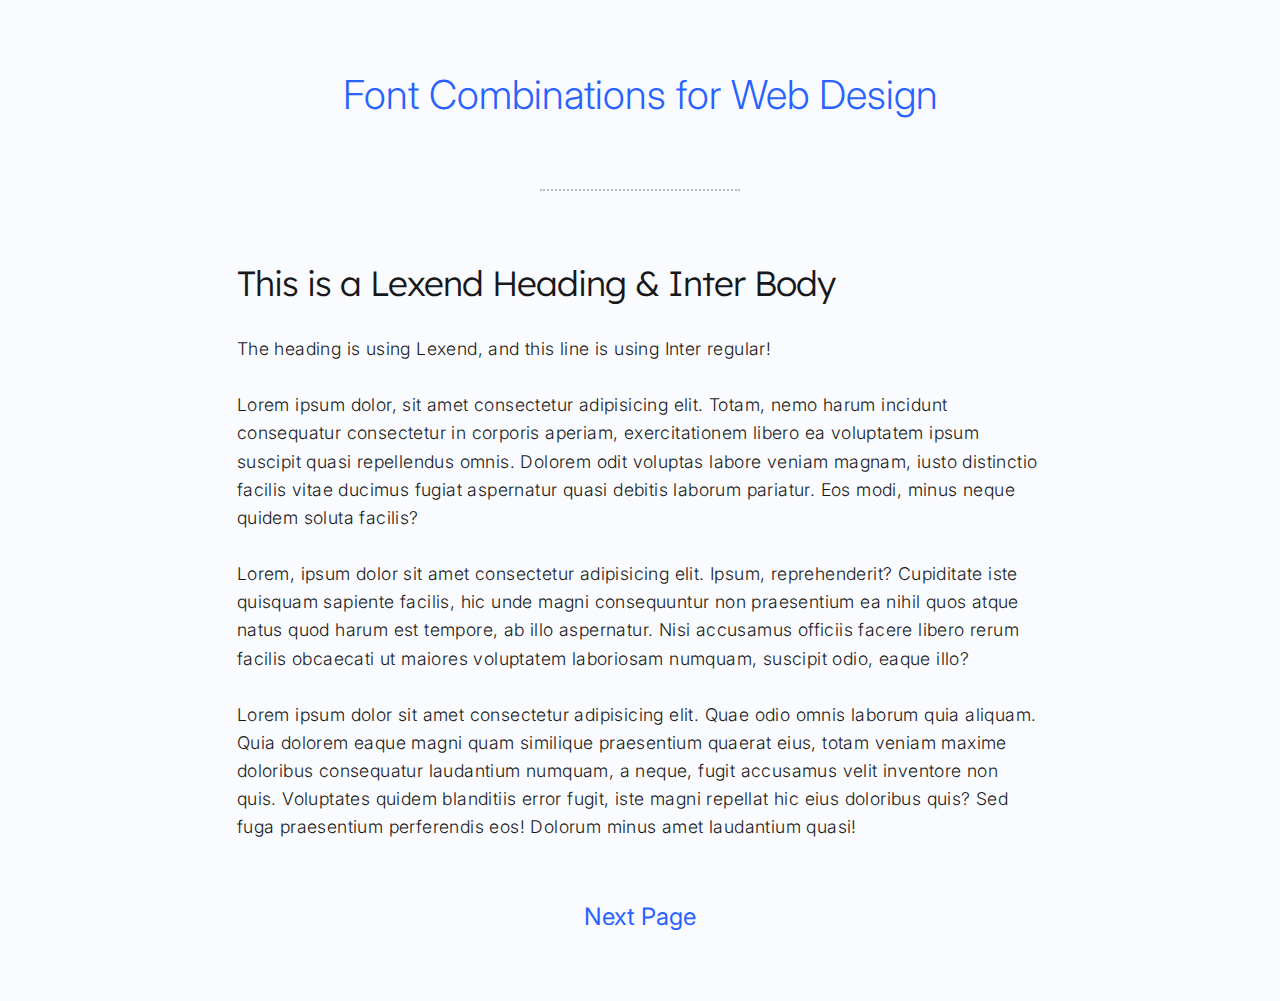
==== index.html @ fe6d62ca "Add files via upload" ====
<!DOCTYPE html>
<html lang="en">
   <head>
      <meta charset="UTF-8">
      <meta name="viewport" content="width=device-width, initial-scale=1.0">
      <title>Font Combo</title>
      <link rel="stylesheet" href="styles.css">

   </head>
   <body>
      <div class="container">
         <h1>Font Combinations for Web Design</h1>
         <hr>

         <div>
            <h2 class="font1-head">This is a Lexend Heading & Inter Body</h2>
            <p class="font1-body">The heading is using Lexend, and this line is using Inter regular! <br><br>Lorem ipsum dolor, sit amet consectetur adipisicing elit. Totam, nemo harum incidunt consequatur consectetur in corporis aperiam, exercitationem libero ea voluptatem ipsum suscipit quasi repellendus omnis. Dolorem odit voluptas labore veniam magnam, iusto distinctio facilis vitae ducimus fugiat aspernatur quasi debitis laborum pariatur. Eos modi, minus neque quidem soluta facilis? <br><br>Lorem, ipsum dolor sit amet consectetur adipisicing elit. Ipsum, reprehenderit? Cupiditate iste quisquam sapiente facilis, hic unde magni consequuntur non praesentium ea nihil quos atque natus quod harum est tempore, ab illo aspernatur. Nisi accusamus officiis facere libero rerum facilis obcaecati ut maiores voluptatem laboriosam numquam, suscipit odio, eaque illo? <br><br>Lorem ipsum dolor sit amet consectetur adipisicing elit. Quae odio omnis laborum quia aliquam. Quia dolorem eaque magni quam similique praesentium quaerat eius, totam veniam maxime doloribus consequatur laudantium numquam, a neque, fugit accusamus velit inventore non quis. Voluptates quidem blanditiis error fugit, iste magni repellat hic eius doloribus quis? Sed fuga praesentium perferendis eos! Dolorum minus amet laudantium quasi!</p>
         </div>

         <div class="links">
            <a href="index-2.html">Next Page</a>
         </div>
      </div>
   </body>
</html>
---- styles.css ----
@import url('https://fonts.googleapis.com/css2?family=Inter:ital,opsz,wght@0,14..32,100..900;1,14..32,100..900&family=Lexend:wght@100..900&display=swap');

* {
   margin: 0 auto;
   padding: 0;
   background-color: #f9fbfe;
}

.container {
   color: #18181a;
   display: flex;
   flex-direction: column;
   width: 90%;
   height: 100%;
   padding: 70px 0;
   text-align: left;
}

.container > div {width: 70%;}

hr {
   border: none;
   border-top: 2px dotted #b6b8b9;
   width: 200px;
   margin: 70px auto;
}

h1 {
   font-family: "Inter";
   font-size: 2.5rem;
   font-weight: 300;
   text-underline-offset: 14px;
   color: #2962ff;
}

h2 {
   margin-bottom: 30px;
   font-size: 35px;
   font-weight: 300;
   letter-spacing: -1px;
}

p {
   font-size: 1.1rem;
   font-weight: 300;
   letter-spacing: 0.4px;
   line-height: 1.6;
}

.links {
   display: flex;
   justify-content: center;
   max-width: 50%;
}
a {
   text-decoration: none;
   font-family: "Inter";
   font-size: 1.5rem;
   color: #2962ff;
   margin-top: 60px;
}
a:hover {color: #4f4f52;}

.font1-head {font-family: "Lexend";}
.font1-body {font-family: "Inter";}

@media (max-width: 800px) {
   .container {font-size: 1.4rem;}
   h1 {
      font-size: 1.6em; 
      text-align: center;
   }
   .container > div {width: 80%;}
}
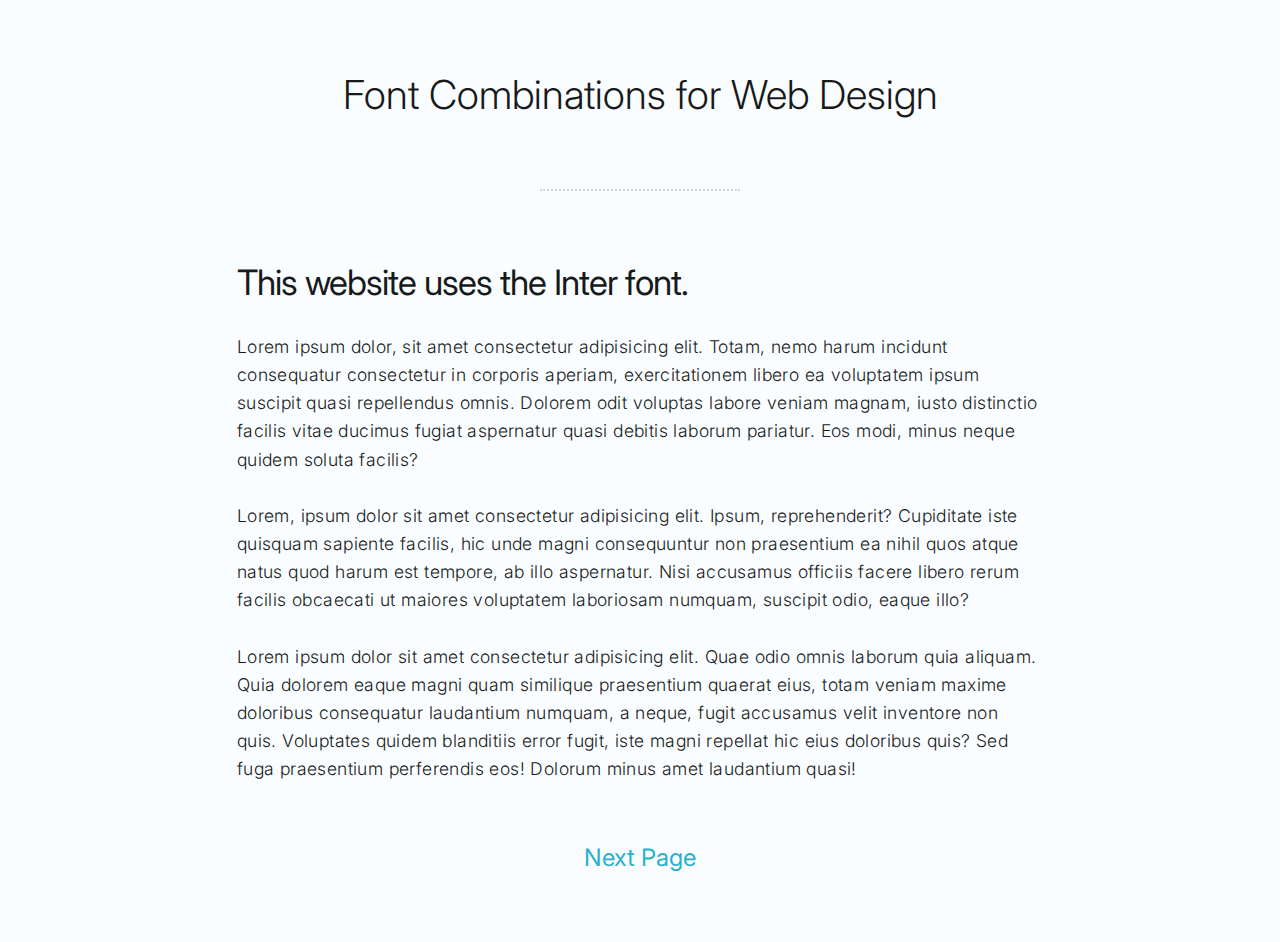
==== commit d7a0d98a: "Add files via upload" ====
--- a/index.html
+++ b/index.html
@@ -13,8 +13,8 @@
          <hr>
 
          <div>
-            <h2 class="font1-head">This is a Lexend Heading & Inter Body</h2>
-            <p class="font1-body">The heading is using Lexend, and this line is using Inter regular! <br><br>Lorem ipsum dolor, sit amet consectetur adipisicing elit. Totam, nemo harum incidunt consequatur consectetur in corporis aperiam, exercitationem libero ea voluptatem ipsum suscipit quasi repellendus omnis. Dolorem odit voluptas labore veniam magnam, iusto distinctio facilis vitae ducimus fugiat aspernatur quasi debitis laborum pariatur. Eos modi, minus neque quidem soluta facilis? <br><br>Lorem, ipsum dolor sit amet consectetur adipisicing elit. Ipsum, reprehenderit? Cupiditate iste quisquam sapiente facilis, hic unde magni consequuntur non praesentium ea nihil quos atque natus quod harum est tempore, ab illo aspernatur. Nisi accusamus officiis facere libero rerum facilis obcaecati ut maiores voluptatem laboriosam numquam, suscipit odio, eaque illo? <br><br>Lorem ipsum dolor sit amet consectetur adipisicing elit. Quae odio omnis laborum quia aliquam. Quia dolorem eaque magni quam similique praesentium quaerat eius, totam veniam maxime doloribus consequatur laudantium numquam, a neque, fugit accusamus velit inventore non quis. Voluptates quidem blanditiis error fugit, iste magni repellat hic eius doloribus quis? Sed fuga praesentium perferendis eos! Dolorum minus amet laudantium quasi!</p>
+            <h2>This website uses the Inter font.</h2>
+            <p>Lorem ipsum dolor, sit amet consectetur adipisicing elit. Totam, nemo harum incidunt consequatur consectetur in corporis aperiam, exercitationem libero ea voluptatem ipsum suscipit quasi repellendus omnis. Dolorem odit voluptas labore veniam magnam, iusto distinctio facilis vitae ducimus fugiat aspernatur quasi debitis laborum pariatur. Eos modi, minus neque quidem soluta facilis? <br><br>Lorem, ipsum dolor sit amet consectetur adipisicing elit. Ipsum, reprehenderit? Cupiditate iste quisquam sapiente facilis, hic unde magni consequuntur non praesentium ea nihil quos atque natus quod harum est tempore, ab illo aspernatur. Nisi accusamus officiis facere libero rerum facilis obcaecati ut maiores voluptatem laboriosam numquam, suscipit odio, eaque illo? <br><br>Lorem ipsum dolor sit amet consectetur adipisicing elit. Quae odio omnis laborum quia aliquam. Quia dolorem eaque magni quam similique praesentium quaerat eius, totam veniam maxime doloribus consequatur laudantium numquam, a neque, fugit accusamus velit inventore non quis. Voluptates quidem blanditiis error fugit, iste magni repellat hic eius doloribus quis? Sed fuga praesentium perferendis eos! Dolorum minus amet laudantium quasi!</p>
          </div>
 
          <div class="links">
--- a/styles.css
+++ b/styles.css
@@ -1,42 +1,41 @@
-@import url('https://fonts.googleapis.com/css2?family=Inter:ital,opsz,wght@0,14..32,100..900;1,14..32,100..900&family=Lexend:wght@100..900&display=swap');
+@import url('https://fonts.googleapis.com/css2?family=Inter:ital,opsz,wght@0,14..32,100..900;1,14..32,100..900&display=swap');
 
 * {
    margin: 0 auto;
    padding: 0;
-   background-color: #f9fbfe;
+   background-color: #fafdff;
 }
 
 .container {
-   color: #18181a;
+   color: #17191a;
    display: flex;
    flex-direction: column;
    width: 90%;
    height: 100%;
    padding: 70px 0;
    text-align: left;
+   font-family: "Inter", sans-serif;
 }
 
 .container > div {width: 70%;}
 
 hr {
    border: none;
-   border-top: 2px dotted #b6b8b9;
+   border-top: 2px dotted #d4d7d9;
    width: 200px;
    margin: 70px auto;
 }
 
 h1 {
-   font-family: "Inter";
    font-size: 2.5rem;
    font-weight: 300;
    text-underline-offset: 14px;
-   color: #2962ff;
 }
 
 h2 {
    margin-bottom: 30px;
    font-size: 35px;
-   font-weight: 300;
+   font-weight: 400;
    letter-spacing: -1px;
 }
 
@@ -54,15 +53,11 @@
 }
 a {
    text-decoration: none;
-   font-family: "Inter";
    font-size: 1.5rem;
-   color: #2962ff;
+   color: #28B1CC;
    margin-top: 60px;
 }
-a:hover {color: #4f4f52;}
-
-.font1-head {font-family: "Lexend";}
-.font1-body {font-family: "Inter";}
+a:hover {color: #0f8299;}
 
 @media (max-width: 800px) {
    .container {font-size: 1.4rem;}
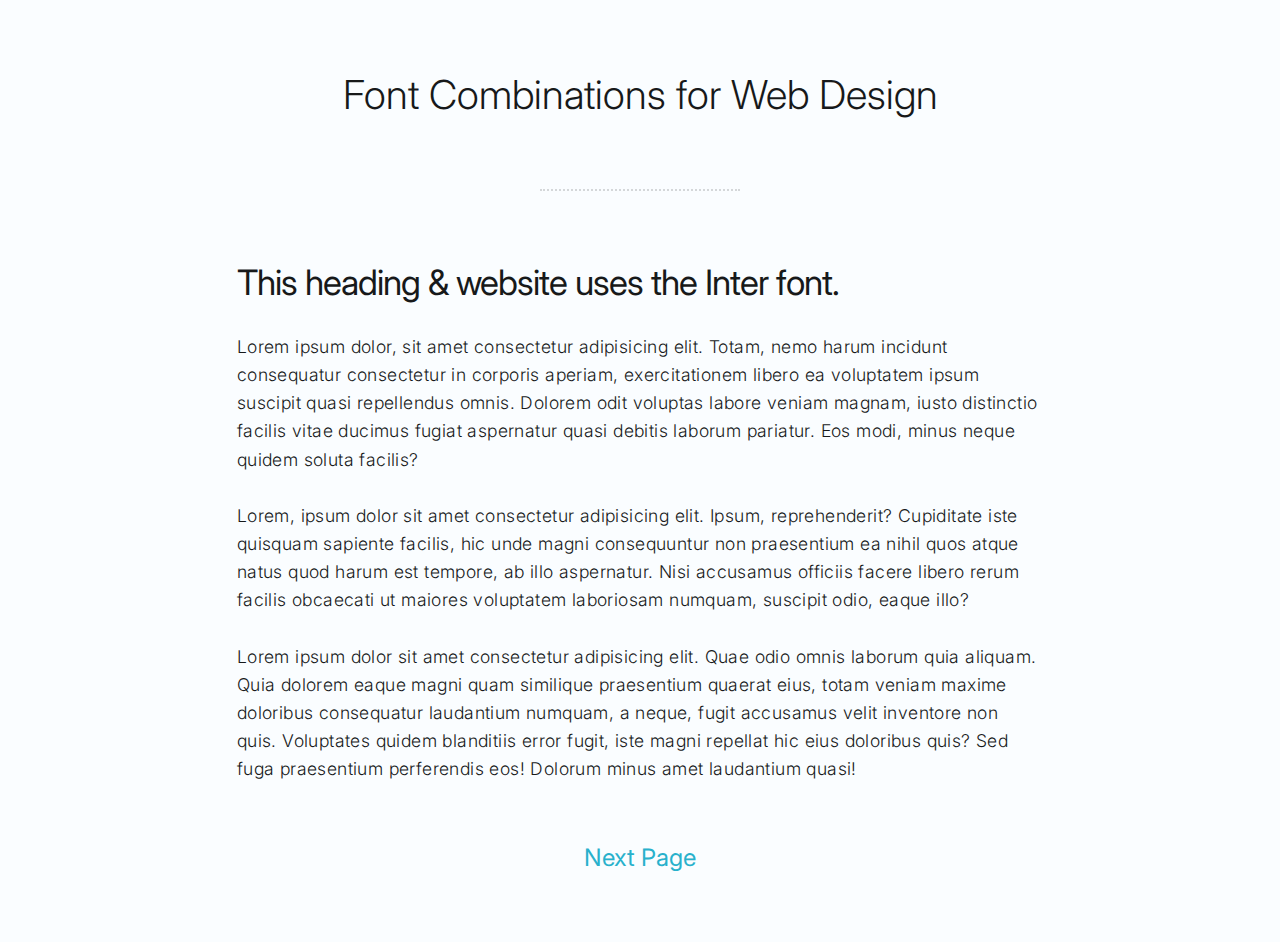
==== commit 339fb333: "Add files via upload" ====
--- a/index.html
+++ b/index.html
@@ -13,7 +13,7 @@
          <hr>
 
          <div>
-            <h2>This website uses the Inter font.</h2>
+            <h2>This heading & website uses the Inter font.</h2>
             <p>Lorem ipsum dolor, sit amet consectetur adipisicing elit. Totam, nemo harum incidunt consequatur consectetur in corporis aperiam, exercitationem libero ea voluptatem ipsum suscipit quasi repellendus omnis. Dolorem odit voluptas labore veniam magnam, iusto distinctio facilis vitae ducimus fugiat aspernatur quasi debitis laborum pariatur. Eos modi, minus neque quidem soluta facilis? <br><br>Lorem, ipsum dolor sit amet consectetur adipisicing elit. Ipsum, reprehenderit? Cupiditate iste quisquam sapiente facilis, hic unde magni consequuntur non praesentium ea nihil quos atque natus quod harum est tempore, ab illo aspernatur. Nisi accusamus officiis facere libero rerum facilis obcaecati ut maiores voluptatem laboriosam numquam, suscipit odio, eaque illo? <br><br>Lorem ipsum dolor sit amet consectetur adipisicing elit. Quae odio omnis laborum quia aliquam. Quia dolorem eaque magni quam similique praesentium quaerat eius, totam veniam maxime doloribus consequatur laudantium numquam, a neque, fugit accusamus velit inventore non quis. Voluptates quidem blanditiis error fugit, iste magni repellat hic eius doloribus quis? Sed fuga praesentium perferendis eos! Dolorum minus amet laudantium quasi!</p>
          </div>
 
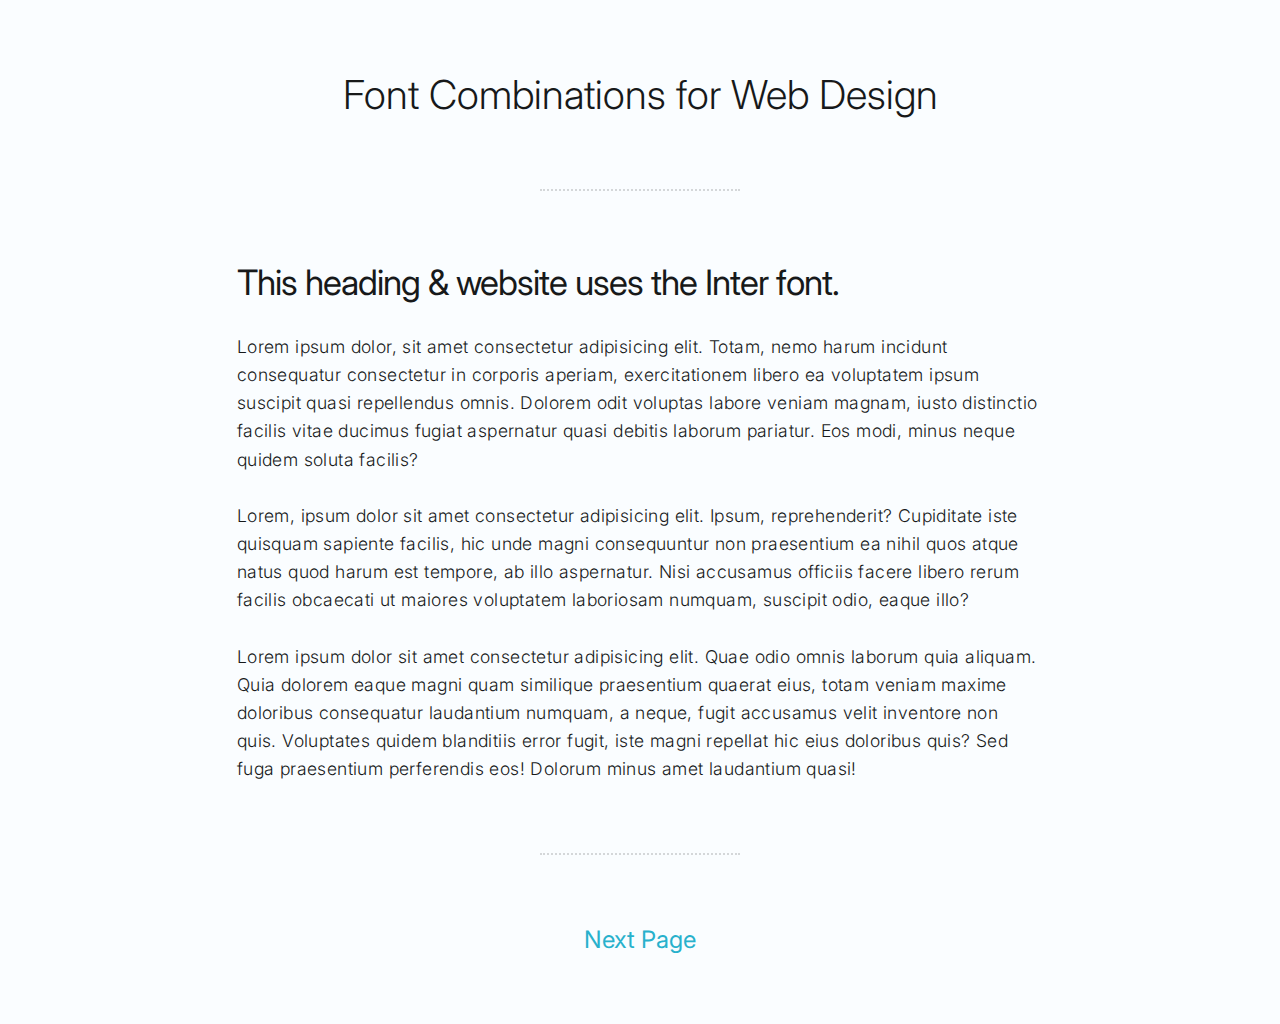
==== commit ec385555: "Add files via upload" ====
--- a/index.html
+++ b/index.html
@@ -11,12 +11,11 @@
       <div class="container">
          <h1>Font Combinations for Web Design</h1>
          <hr>
-
          <div>
             <h2>This heading & website uses the Inter font.</h2>
             <p>Lorem ipsum dolor, sit amet consectetur adipisicing elit. Totam, nemo harum incidunt consequatur consectetur in corporis aperiam, exercitationem libero ea voluptatem ipsum suscipit quasi repellendus omnis. Dolorem odit voluptas labore veniam magnam, iusto distinctio facilis vitae ducimus fugiat aspernatur quasi debitis laborum pariatur. Eos modi, minus neque quidem soluta facilis? <br><br>Lorem, ipsum dolor sit amet consectetur adipisicing elit. Ipsum, reprehenderit? Cupiditate iste quisquam sapiente facilis, hic unde magni consequuntur non praesentium ea nihil quos atque natus quod harum est tempore, ab illo aspernatur. Nisi accusamus officiis facere libero rerum facilis obcaecati ut maiores voluptatem laboriosam numquam, suscipit odio, eaque illo? <br><br>Lorem ipsum dolor sit amet consectetur adipisicing elit. Quae odio omnis laborum quia aliquam. Quia dolorem eaque magni quam similique praesentium quaerat eius, totam veniam maxime doloribus consequatur laudantium numquam, a neque, fugit accusamus velit inventore non quis. Voluptates quidem blanditiis error fugit, iste magni repellat hic eius doloribus quis? Sed fuga praesentium perferendis eos! Dolorum minus amet laudantium quasi!</p>
          </div>
-
+         <hr>
          <div class="links">
             <a href="index-2.html">Next Page</a>
          </div>
--- a/styles.css
+++ b/styles.css
@@ -55,7 +55,6 @@
    text-decoration: none;
    font-size: 1.5rem;
    color: #28B1CC;
-   margin-top: 60px;
 }
 a:hover {color: #0f8299;}
 
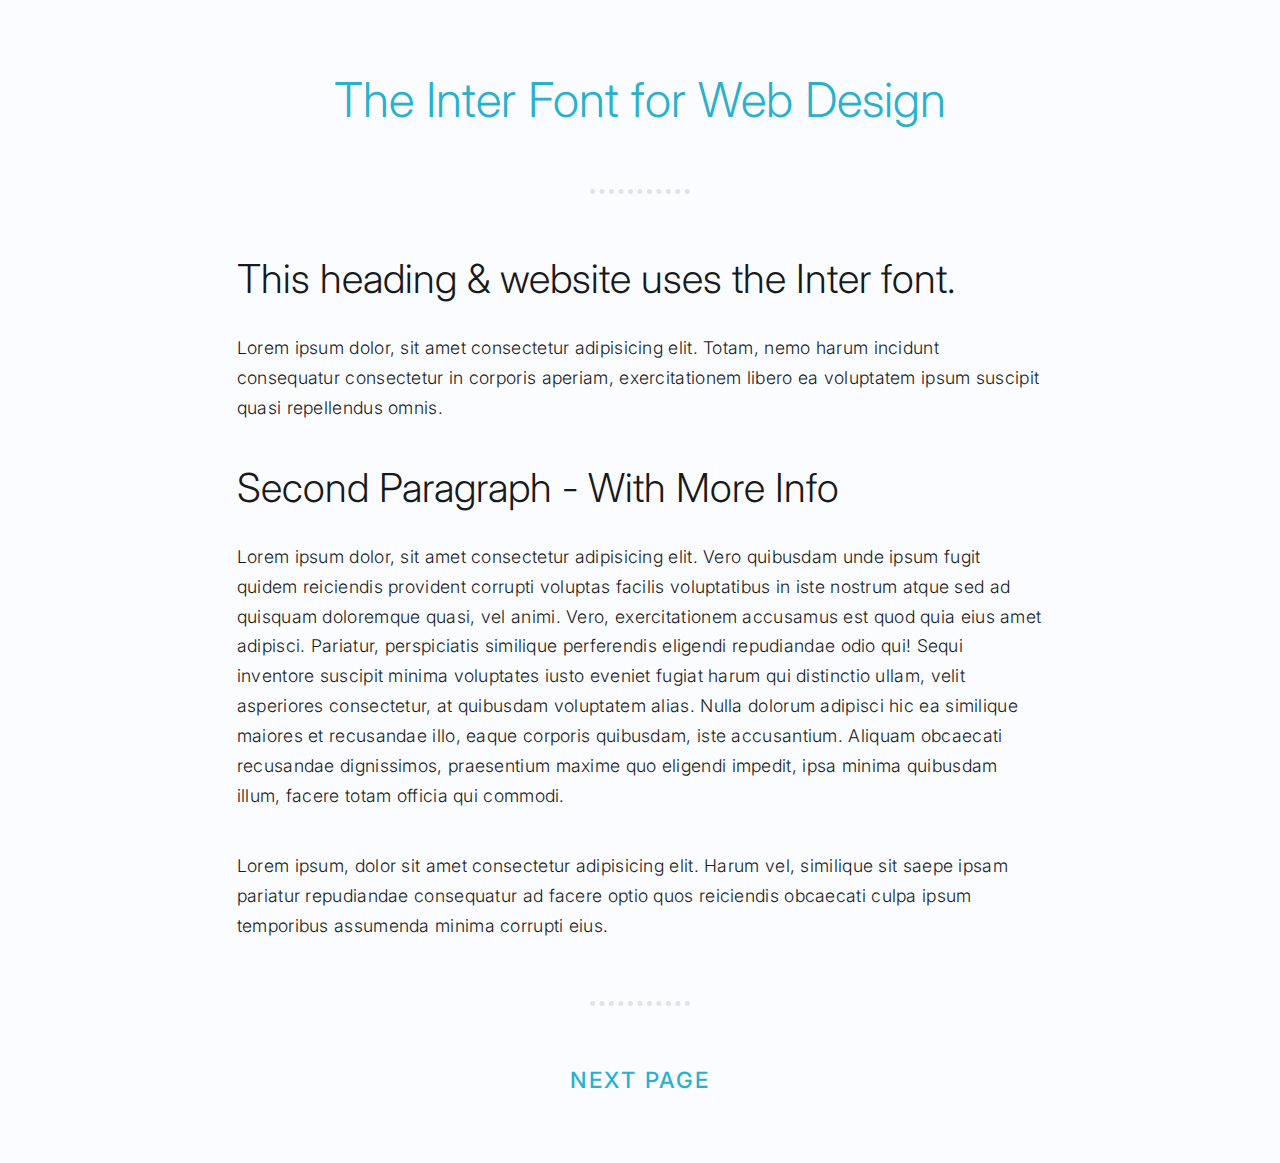
==== commit 211d5be1: "Add files via upload" ====
--- a/index.html
+++ b/index.html
@@ -9,11 +9,16 @@
    </head>
    <body>
       <div class="container">
-         <h1>Font Combinations for Web Design</h1>
+         <h1>The Inter Font for Web Design</h1>
          <hr>
          <div>
             <h2>This heading & website uses the Inter font.</h2>
-            <p>Lorem ipsum dolor, sit amet consectetur adipisicing elit. Totam, nemo harum incidunt consequatur consectetur in corporis aperiam, exercitationem libero ea voluptatem ipsum suscipit quasi repellendus omnis. Dolorem odit voluptas labore veniam magnam, iusto distinctio facilis vitae ducimus fugiat aspernatur quasi debitis laborum pariatur. Eos modi, minus neque quidem soluta facilis? <br><br>Lorem, ipsum dolor sit amet consectetur adipisicing elit. Ipsum, reprehenderit? Cupiditate iste quisquam sapiente facilis, hic unde magni consequuntur non praesentium ea nihil quos atque natus quod harum est tempore, ab illo aspernatur. Nisi accusamus officiis facere libero rerum facilis obcaecati ut maiores voluptatem laboriosam numquam, suscipit odio, eaque illo? <br><br>Lorem ipsum dolor sit amet consectetur adipisicing elit. Quae odio omnis laborum quia aliquam. Quia dolorem eaque magni quam similique praesentium quaerat eius, totam veniam maxime doloribus consequatur laudantium numquam, a neque, fugit accusamus velit inventore non quis. Voluptates quidem blanditiis error fugit, iste magni repellat hic eius doloribus quis? Sed fuga praesentium perferendis eos! Dolorum minus amet laudantium quasi!</p>
+            <p>Lorem ipsum dolor, sit amet consectetur adipisicing elit. Totam, nemo harum incidunt consequatur consectetur in corporis aperiam, exercitationem libero ea voluptatem ipsum suscipit quasi repellendus omnis.</p>               
+            <br><br>
+            <h2>Second Paragraph - With More Info</h2>
+            <p>Lorem ipsum dolor, sit amet consectetur adipisicing elit. Vero quibusdam unde ipsum fugit quidem reiciendis provident corrupti voluptas facilis voluptatibus in iste nostrum atque sed ad quisquam doloremque quasi, vel animi. Vero, exercitationem accusamus est quod quia eius amet adipisci. Pariatur, perspiciatis similique perferendis eligendi repudiandae odio qui! Sequi inventore suscipit minima voluptates iusto eveniet fugiat harum qui distinctio ullam, velit asperiores consectetur, at quibusdam voluptatem alias. Nulla dolorum adipisci hic ea similique maiores et recusandae illo, eaque corporis quibusdam, iste accusantium. Aliquam obcaecati recusandae dignissimos, praesentium maxime quo eligendi impedit, ipsa minima quibusdam illum, facere totam officia qui commodi.</p>
+            <br><br>
+            <p>Lorem ipsum, dolor sit amet consectetur adipisicing elit. Harum vel, similique sit saepe ipsam pariatur repudiandae consequatur ad facere optio quos reiciendis obcaecati culpa ipsum temporibus assumenda minima corrupti eius.</p>
          </div>
          <hr>
          <div class="links">
--- a/styles.css
+++ b/styles.css
@@ -3,16 +3,16 @@
 * {
    margin: 0 auto;
    padding: 0;
-   background-color: #fafdff;
+   background-color: #FAFCFF;
 }
 
 .container {
-   color: #17191a;
+   color: #18191A;
    display: flex;
    flex-direction: column;
    width: 90%;
    height: 100%;
-   padding: 70px 0;
+   margin: 70px auto;
    text-align: left;
    font-family: "Inter", sans-serif;
 }
@@ -21,29 +21,29 @@
 
 hr {
    border: none;
-   border-top: 2px dotted #d4d7d9;
-   width: 200px;
-   margin: 70px auto;
+   border-top: 5px dotted #E1E3E6;
+   width: 100px;
+   margin: 60px auto;
 }
 
 h1 {
-   font-size: 2.5rem;
+   font-size: 3rem;
    font-weight: 300;
    text-underline-offset: 14px;
+   color: #28b1cc;
 }
 
 h2 {
+   font-size: 2.5rem;
+   font-weight: 300;
    margin-bottom: 30px;
-   font-size: 35px;
-   font-weight: 400;
-   letter-spacing: -1px;
 }
 
 p {
    font-size: 1.1rem;
    font-weight: 300;
-   letter-spacing: 0.4px;
-   line-height: 1.6;
+   letter-spacing: 0.3px;
+   line-height: 1.7;
 }
 
 .links {
@@ -53,16 +53,21 @@
 }
 a {
    text-decoration: none;
-   font-size: 1.5rem;
-   color: #28B1CC;
+   text-transform: uppercase;
+   letter-spacing: 2px;
+   font-size: 1.4rem;
+   font-weight: 500;
+   color: #28b1cc;
 }
-a:hover {color: #0f8299;}
+a:hover {color: #288A9E;}
 
-@media (max-width: 800px) {
-   .container {font-size: 1.4rem;}
+@media (max-width: 720px) {
    h1 {
-      font-size: 1.6em; 
+      font-size: 2.5rem; 
       text-align: center;
    }
-   .container > div {width: 80%;}
+   h2 {font-size: 2.2rem;}
+   p {font-size: 1rem;}
+   a {font-size: 1.2rem;}
+   .container > div {width: 85%;}
 }
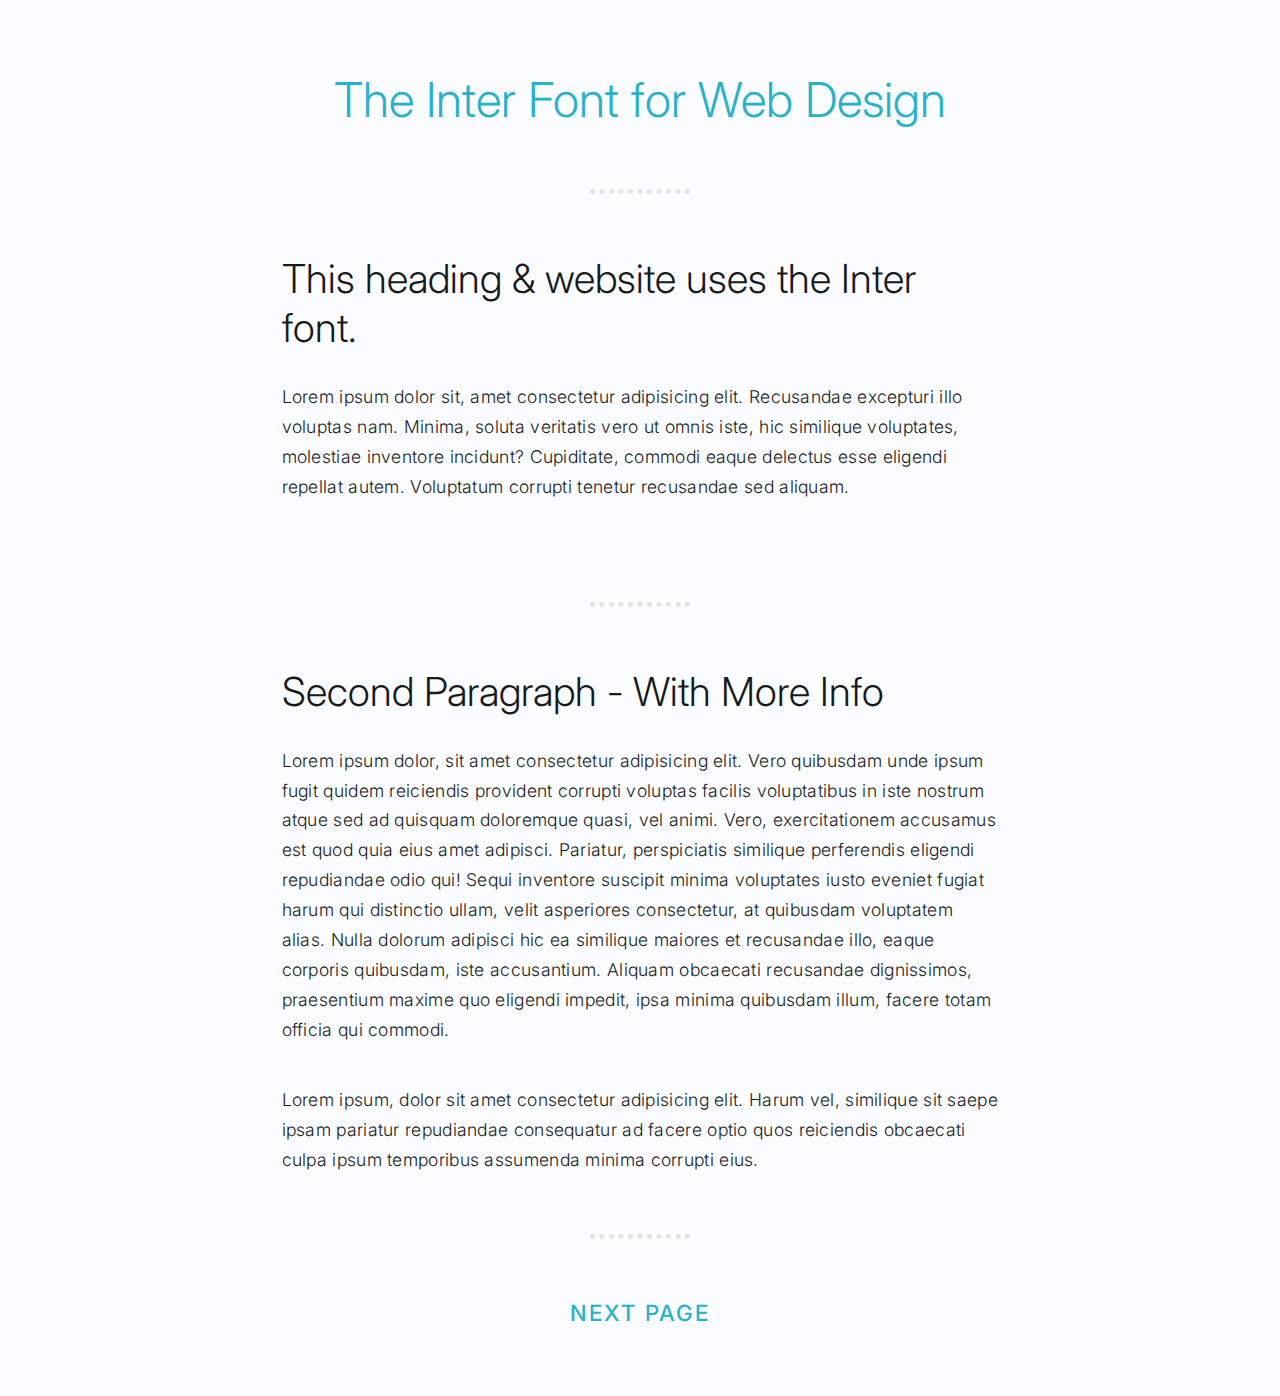
==== commit db33cb4c: "Add files via upload" ====
--- a/index.html
+++ b/index.html
@@ -13,8 +13,8 @@
          <hr>
          <div>
             <h2>This heading & website uses the Inter font.</h2>
-            <p>Lorem ipsum dolor, sit amet consectetur adipisicing elit. Totam, nemo harum incidunt consequatur consectetur in corporis aperiam, exercitationem libero ea voluptatem ipsum suscipit quasi repellendus omnis.</p>               
-            <br><br>
+            <p>Lorem ipsum dolor sit, amet consectetur adipisicing elit. Recusandae excepturi illo voluptas nam. Minima, soluta veritatis vero ut omnis iste, hic similique voluptates, molestiae inventore incidunt? Cupiditate, commodi eaque delectus esse eligendi repellat autem. Voluptatum corrupti tenetur recusandae sed aliquam.</p><br><br>
+            <hr>
             <h2>Second Paragraph - With More Info</h2>
             <p>Lorem ipsum dolor, sit amet consectetur adipisicing elit. Vero quibusdam unde ipsum fugit quidem reiciendis provident corrupti voluptas facilis voluptatibus in iste nostrum atque sed ad quisquam doloremque quasi, vel animi. Vero, exercitationem accusamus est quod quia eius amet adipisci. Pariatur, perspiciatis similique perferendis eligendi repudiandae odio qui! Sequi inventore suscipit minima voluptates iusto eveniet fugiat harum qui distinctio ullam, velit asperiores consectetur, at quibusdam voluptatem alias. Nulla dolorum adipisci hic ea similique maiores et recusandae illo, eaque corporis quibusdam, iste accusantium. Aliquam obcaecati recusandae dignissimos, praesentium maxime quo eligendi impedit, ipsa minima quibusdam illum, facere totam officia qui commodi.</p>
             <br><br>
--- a/styles.css
+++ b/styles.css
@@ -10,7 +10,7 @@
    color: #18191A;
    display: flex;
    flex-direction: column;
-   width: 90%;
+   width: 80%;
    height: 100%;
    margin: 70px auto;
    text-align: left;
@@ -69,5 +69,5 @@
    h2 {font-size: 2.2rem;}
    p {font-size: 1rem;}
    a {font-size: 1.2rem;}
-   .container > div {width: 85%;}
+   .container > div {width: 90%;}
 }
